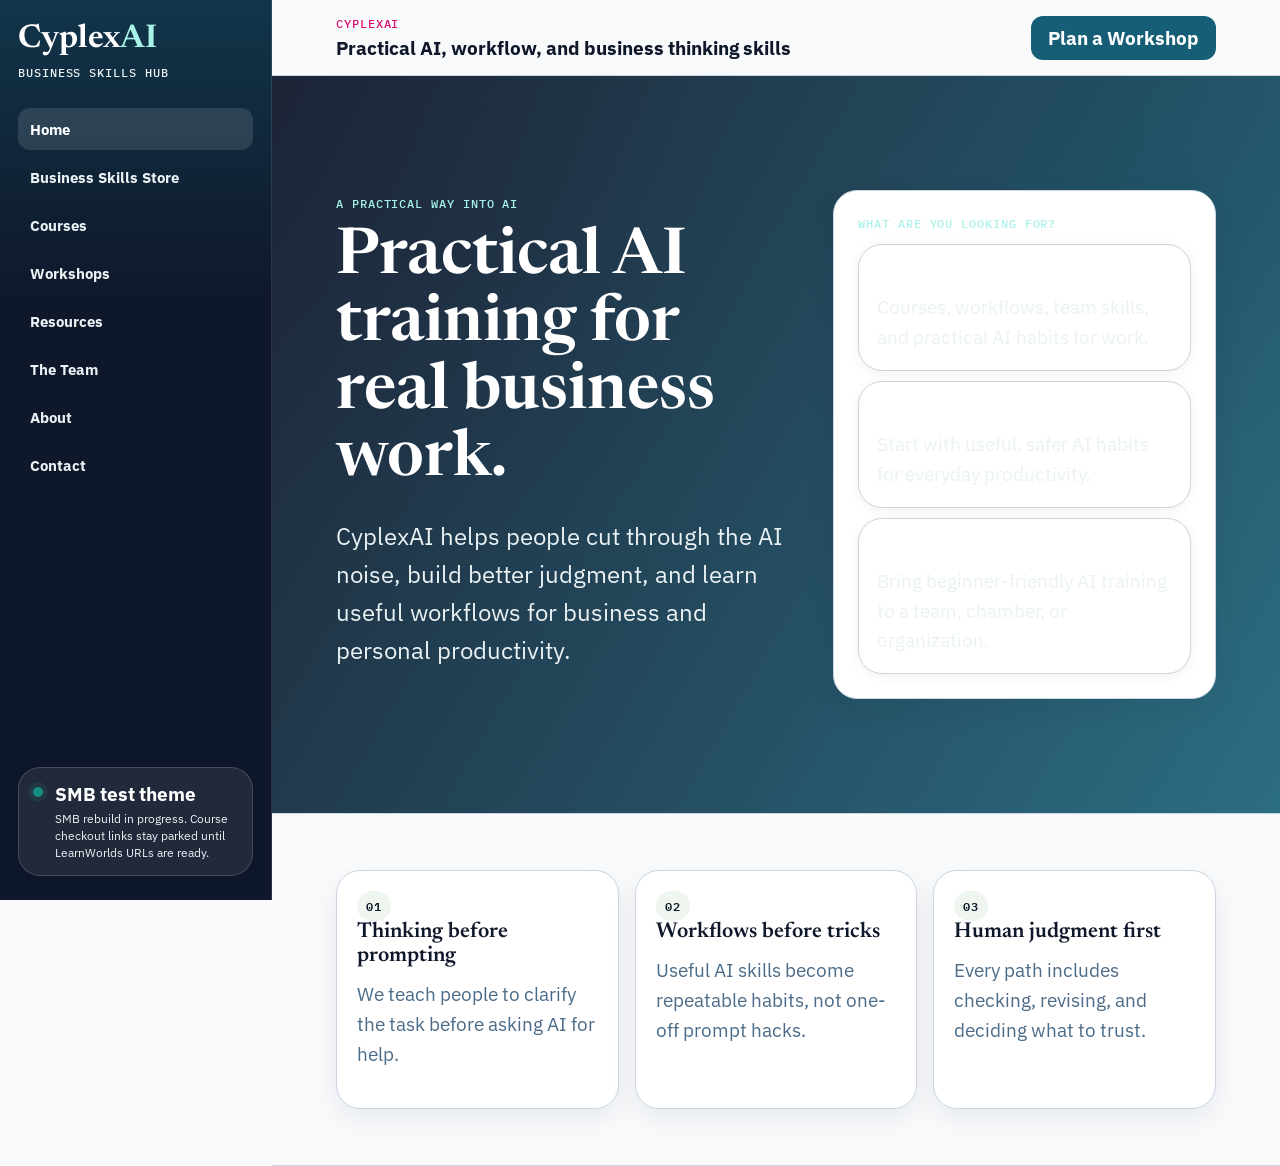
==== index.html @ 58ff0976 "Add files via upload" ====
<!doctype html>
<html lang="en" data-theme="smb-test">
  <head>
    <meta charset="utf-8">
    <meta name="viewport" content="width=device-width, initial-scale=1">
    <meta name="description" content="CyplexAI teaches practical AI, workflow, and business thinking skills for people doing real business work.">
    <title>CyplexAI | Practical AI Training for Real Business Work</title>
    <link rel="preconnect" href="https://fonts.googleapis.com">
    <link rel="preconnect" href="https://fonts.gstatic.com" crossorigin>
    <link href="https://fonts.googleapis.com/css2?family=Newsreader:wght@400;600;700;800&family=IBM+Plex+Sans:wght@400;500;600;700&family=IBM+Plex+Mono:wght@400;500;600&display=swap" rel="stylesheet">
    <link rel="stylesheet" href="styles.css">
  </head>
  <body>
    <div class="app-shell">
      <aside class="sidebar" aria-label="Primary navigation">
        <a class="brand" href="index.html" aria-label="CyplexAI home">
          <span class="brand-wordmark" aria-hidden="true">
            Cyplex<span>AI</span>
          </span>
          <span class="brand-kicker">Business Skills Hub</span>
        </a>

        <button class="menu-toggle" type="button" aria-expanded="false" aria-controls="primaryNav">
          <span></span>
          <span></span>
          <span></span>
          <span class="sr-only">Toggle navigation</span>
        </button>

        <nav id="primaryNav" class="nav-list">
          <a class="active" href="index.html">Home</a>
          <a href="store.html">Business Skills Store</a>
          <a href="courses.html">Courses</a>
          <a href="workshops.html">Workshops</a>
          
          <a href="resources.html">Resources</a>
          <a href="team.html">The Team</a><a href="about.html">About</a>
          <a href="contact.html">Contact</a>
        </nav>

        <section class="sidebar-note" aria-label="Prototype status">
          <span class="status-dot" aria-hidden="true"></span>
          <div>
            <strong>SMB test theme</strong>
            <p>SMB rebuild in progress. Course checkout links stay parked until LearnWorlds URLs are ready.</p>
          </div>
        </section>
      </aside>

      <main>
        <header class="topbar" aria-label="Page context">
          <div>
            <p class="eyebrow">CyplexAI</p>
            <strong>Practical AI, workflow, and business thinking skills</strong>
          </div>
          <a class="topbar-action" href="contact.html">Plan a Workshop</a>
        </header>

        <section class="hero-section landing-hero">
          <div class="hero-copy">
            <p class="eyebrow">A practical way into AI</p>
            <h1>Practical AI training for real business work.</h1>
            <p class="lede">
              CyplexAI helps people cut through the AI noise, build better judgment, and learn useful workflows for business and personal productivity.
            </p>
          </div>

          <aside class="decision-panel" aria-label="Choose your path">
            <p class="eyebrow">What are you looking for?</p>
            <div class="path-stack">
              <a href="store.html">
                <strong>Business training</strong>
                <span>Courses, workflows, team skills, and practical AI habits for work.</span>
              </a>
              <a href="courses.html">
                <strong>Personal AI basics</strong>
                <span>Start with useful, safer AI habits for everyday productivity.</span>
              </a>
              <a href="workshops.html">
                <strong>Workshops</strong>
                <span>Bring beginner-friendly AI training to a team, chamber, or organization.</span>
              </a>
            </div>
          </aside>
        </section>

        <section class="section-band compact">
          <div class="quiet-proof">
            <article>
              <span>01</span>
              <h3>Thinking before prompting</h3>
              <p>We teach people to clarify the task before asking AI for help.</p>
            </article>
            <article>
              <span>02</span>
              <h3>Workflows before tricks</h3>
              <p>Useful AI skills become repeatable habits, not one-off prompt hacks.</p>
            </article>
            <article>
              <span>03</span>
              <h3>Human judgment first</h3>
              <p>Every path includes checking, revising, and deciding what to trust.</p>
            </article>
          </div>
        </section>
      </main>
    </div>

    <script src="data/courses.js"></script>
    <script src="data/site-content.js"></script>
    <script src="app.js"></script>
  </body>
</html>
---- styles.css ----
:root {
  --bg: #f8fafc;
  --paper: #ffffff;
  --ink: #0f172a;
  --deep-ocean: #155e75;
  --navy: #0f172a;
  --harbor-teal: #158d80;
  --teal-accessible: #a7f3e7;
  --steel-blue: #4b6b88;
  --muted: #64748b;
  --mist: #eaf2f4;
  --border: #cbd5e1;
  --pop: #db0d70;
  --pop-dark: #b5095d;
  --pop-soft: #fce7f1;
  --lime: #dfff76;
  --lime-soft: #eff6ef;
  --dark-panel: #1b3a4b;
  --dark-card: #1e4254;
  --dark-muted: #eaf2f4;
  --font-heading: "Newsreader", serif;
  --font-body: "IBM Plex Sans", system-ui, sans-serif;
  --font-mono: "IBM Plex Mono", monospace;
  --shadow: 0 8px 26px rgba(15, 23, 42, 0.07);
  --shadow-soft: 0 8px 26px rgba(15, 23, 42, 0.07);
  --shadow-hover: 0 18px 42px rgba(15, 23, 42, 0.14);
}

[data-theme="smb-test"] {
  --bg: #f8fafc;
  --paper: #ffffff;
  --ink: #0f172a;
  --deep-ocean: #155e75;
  --harbor-teal: #158d80;
  --steel-blue: #4b6b88;
  --muted: #64748b;
  --mist: #eaf2f4;
  --border: #cbd5e1;
  --pop: #db0d70;
  --pop-soft: #fbe8f1;
  --shadow: 0 10px 28px rgba(15, 23, 42, 0.07);
  --shadow-soft: 0 2px 12px rgba(15, 23, 42, 0.06);
}

* {
  box-sizing: border-box;
}

html {
  scroll-behavior: smooth;
}

body {
  margin: 0;
  background: var(--bg);
  color: var(--ink);
  font-family: var(--font-body);
  font-size: 19px;
  overflow-x: hidden;
}

a {
  color: inherit;
  text-decoration: none;
}

button,
input,
select {
  font: inherit;
}

img {
  max-width: 100%;
}

h1,
h2,
h3,
p {
  margin-top: 0;
}

h1,
h2,
h3 {
  font-family: var(--font-heading);
  letter-spacing: 0;
}

h1 {
  max-width: 760px;
  margin-bottom: 24px;
  font-size: clamp(3.35rem, 6vw, 4rem);
  font-weight: 600;
  line-height: 1.05;
  overflow-wrap: break-word;
}

h2 {
  margin-bottom: 16px;
  font-size: clamp(2rem, 3.2vw, 2.375rem);
  font-weight: 600;
  line-height: 1.05;
}

h3 {
  margin-bottom: 10px;
  font-size: 1.35rem;
  font-weight: 600;
  line-height: 1.1;
}

p {
  line-height: 1.58;
}

:focus-visible {
  outline: 3px solid rgba(219, 13, 112, 0.5);
  outline-offset: 3px;
}

.sr-only {
  position: absolute;
  width: 1px;
  height: 1px;
  padding: 0;
  margin: -1px;
  overflow: hidden;
  clip: rect(0, 0, 0, 0);
  white-space: nowrap;
  border: 0;
}

.app-shell {
  display: grid;
  grid-template-columns: 272px minmax(0, 1fr);
  min-height: 100vh;
}

.sidebar {
  position: sticky;
  top: 0;
  z-index: 20;
  display: flex;
  flex-direction: column;
  gap: 28px;
  height: 100vh;
  padding: 24px 18px;
  border-right: 1px solid rgba(255, 255, 255, 0.12);
  background:
    linear-gradient(180deg, rgba(21, 94, 117, 0.42), rgba(15, 23, 42, 0) 34%),
    var(--navy);
  backdrop-filter: blur(18px);
}

.brand {
  display: grid;
  gap: 10px;
  align-items: start;
}

.brand-wordmark {
  color: var(--paper);
  font-family: var(--font-heading);
  font-size: 2.05rem;
  font-weight: 650;
  line-height: 0.95;
}

.brand-wordmark span {
  color: var(--teal-accessible);
}

.brand-kicker,
.eyebrow,
.mono-label {
  color: var(--pop);
  font-family: var(--font-mono);
  font-size: 0.72rem;
  font-weight: 500;
  letter-spacing: 0.08em;
  text-transform: uppercase;
}

.brand-kicker {
  color: var(--dark-muted);
}

.menu-toggle {
  display: none;
  width: 44px;
  height: 44px;
  place-items: center;
  border: 1px solid var(--border);
  border-color: rgba(255, 255, 255, 0.16);
  border-radius: 12px;
  background: rgba(255, 255, 255, 0.1);
}

.menu-toggle span:not(.sr-only) {
  display: block;
  width: 18px;
  height: 2px;
  margin: 3px auto;
  background: var(--paper);
}

.nav-list {
  display: grid;
  gap: 6px;
}

.nav-list a {
  display: flex;
  align-items: center;
  min-height: 42px;
  padding: 11px 12px;
  border-radius: 12px;
  color: var(--dark-muted);
  font-weight: 700;
  font-size: 0.91rem;
}

.nav-list a.active,
.nav-list a:hover {
  background: rgba(255, 255, 255, 0.12);
  color: var(--paper);
}

.nav-list a[aria-disabled="true"]::after,
.topbar-action[aria-disabled="true"]::after,
.button[aria-disabled="true"]::after {
  content: "Soon";
  margin-left: auto;
  padding: 2px 6px;
  border-radius: 6px;
  background: var(--pop-soft);
  color: var(--pop);
  font-family: var(--font-mono);
  font-size: 0.66rem;
  font-weight: 600;
  text-transform: uppercase;
}

.button[aria-disabled="true"]::after,
.topbar-action[aria-disabled="true"]::after {
  margin-left: 8px;
}

.sidebar-note {
  display: grid;
  grid-template-columns: 12px minmax(0, 1fr);
  gap: 10px;
  margin-top: auto;
  padding: 14px;
  border: 1px solid rgba(255, 255, 255, 0.16);
  border-radius: 22px;
  background: rgba(255, 255, 255, 0.08);
  box-shadow: var(--shadow-soft);
  color: var(--paper);
}

.sidebar-note p {
  margin: 4px 0 0;
  color: var(--dark-muted);
  font-size: 0.78rem;
  line-height: 1.35;
}

.status-dot {
  width: 10px;
  height: 10px;
  margin-top: 5px;
  border-radius: 999px;
  background: var(--harbor-teal);
  box-shadow: 0 0 0 5px rgba(58, 158, 128, 0.13);
}

main {
  min-width: 0;
  overflow-x: hidden;
}

.topbar {
  position: sticky;
  top: 0;
  z-index: 10;
  display: flex;
  justify-content: space-between;
  gap: 24px;
  align-items: center;
  min-height: 76px;
  padding: 14px clamp(24px, 5vw, 72px);
  border-bottom: 1px solid var(--border);
  background: rgba(248, 250, 252, 0.92);
  backdrop-filter: blur(14px);
}

.topbar p {
  margin-bottom: 2px;
}

.topbar > *,
.hero-copy,
.snapshot-panel,
.section-heading,
.feature-panel {
  min-width: 0;
}

.topbar strong {
  display: block;
  max-width: 100%;
  overflow-wrap: anywhere;
}

.topbar-action,
.button {
  display: inline-flex;
  align-items: center;
  justify-content: center;
  min-height: 44px;
  padding: 0 16px;
  border: 1px solid transparent;
  border-radius: 12px;
  font-weight: 800;
  white-space: nowrap;
  transition: 0.15s ease;
}

.topbar-action,
.button.primary {
  background: var(--deep-ocean);
  color: #fff;
}

.button.secondary {
  background: var(--harbor-teal);
  color: #fff;
}

.button.ghost {
  border-color: var(--border);
  background: transparent;
  color: var(--deep-ocean);
}

.topbar-action:hover,
.button:hover {
  box-shadow: var(--shadow-hover);
  transform: translateY(-1px);
}

.hero-section,
.section-band,
.final-cta {
  padding: 56px clamp(22px, 5vw, 72px);
  border-bottom: 1px solid var(--border);
}

.hero-section {
  display: grid;
  grid-template-columns: minmax(0, 1.08fr) minmax(340px, 0.92fr);
  gap: 48px;
  align-items: start;
  background:
    linear-gradient(120deg, rgba(15, 23, 42, 0.94), rgba(21, 94, 117, 0.9)),
    radial-gradient(circle at 18% 24%, rgba(219, 13, 112, 0.22), transparent 30%),
    radial-gradient(circle at 88% 14%, rgba(21, 141, 128, 0.28), transparent 28%);
  color: var(--paper);
}

.lede {
  max-width: 780px;
  color: var(--steel-blue);
  font-size: clamp(1.2rem, 2.3vw, 1.5rem);
}

.hero-section .lede,
.hero-section .path-stack span,
.hero-section .page-card p {
  color: var(--dark-muted);
}

.hero-section .eyebrow,
.page-hero .eyebrow,
.final-cta .eyebrow {
  color: var(--teal-accessible);
}

.hero-actions {
  display: flex;
  flex-wrap: wrap;
  gap: 12px;
  margin: 30px 0;
}

.proof-list {
  display: grid;
  grid-template-columns: repeat(3, minmax(0, 1fr));
  gap: 12px;
  max-width: 960px;
}

.proof-list span,
.workshop-list span {
  display: flex;
  align-items: center;
  min-height: 48px;
  padding: 12px;
  border: 1px solid var(--border);
  border-radius: 24px;
  background: var(--paper);
  color: var(--steel-blue);
  font-weight: 700;
}

.snapshot-panel,
.decision-panel,
.quick-card,
.feature-panel,
.pillar-grid article,
.course-card {
  border: 1px solid var(--border);
  border-radius: 24px;
  background: var(--paper);
  box-shadow: var(--shadow);
}

.snapshot-panel {
  display: grid;
  gap: 18px;
  padding: 24px;
}

.landing-hero {
  min-height: 82vh;
  align-items: center;
}

.decision-panel {
  padding: 24px;
}

.path-stack {
  display: grid;
  gap: 10px;
}

.path-stack a,
.page-card {
  display: grid;
  gap: 8px;
  padding: 18px;
  border: 1px solid var(--border);
  border-radius: 24px;
  background: var(--paper);
  box-shadow: var(--shadow-soft);
}

.path-stack a:hover,
.page-card:hover {
  border-color: var(--harbor-teal);
  box-shadow: var(--shadow-hover);
  transform: translateY(-1px);
}

.path-stack strong {
  font-family: var(--font-heading);
  font-size: 1.35rem;
}

.path-stack span,
.page-card p {
  color: var(--steel-blue);
  line-height: 1.55;
}

.metric-grid {
  display: grid;
  grid-template-columns: repeat(3, 1fr);
  overflow: hidden;
  border: 1px solid var(--border);
  border-radius: 24px;
}

.metric-grid article {
  padding: 18px;
  border-right: 1px solid var(--border);
}

.metric-grid article:last-child {
  border-right: 0;
}

.metric-grid strong {
  display: block;
  color: var(--deep-ocean);
  font-size: clamp(2.1rem, 5vw, 3.6rem);
  line-height: 0.95;
}

.metric-grid span {
  display: block;
  margin-top: 8px;
  color: var(--muted);
  font-weight: 700;
}

.system-card {
  padding: 20px;
  border-radius: 8px;
  border-left: 5px solid var(--pop);
  background: var(--navy);
  color: var(--mist);
}

.system-card p {
  margin: 12px 0 0;
  font-family: var(--font-mono);
  font-size: 0.96rem;
}

.section-band.compact {
  padding-top: 56px;
  padding-bottom: 56px;
}

.page-hero {
  padding: 56px clamp(22px, 5vw, 72px);
  border-bottom: 1px solid rgba(255, 255, 255, 0.12);
  background:
    linear-gradient(120deg, rgba(15, 23, 42, 0.94), rgba(21, 94, 117, 0.9)),
    radial-gradient(circle at 18% 24%, rgba(219, 13, 112, 0.2), transparent 30%);
  color: var(--paper);
}

.page-hero h1 {
  max-width: 820px;
  font-size: clamp(3.15rem, 5.4vw, 4rem);
}

.page-hero .lede {
  color: var(--dark-muted);
}

.section-heading {
  margin-bottom: 28px;
}

.section-heading > p:not(.eyebrow) {
  max-width: 760px;
  color: var(--steel-blue);
  font-size: 1.06rem;
}

.section-heading.split {
  display: flex;
  justify-content: space-between;
  gap: 24px;
  align-items: end;
}

.quick-grid,
.pillar-grid,
.course-grid,
.approach-grid,
.team-grid,
.page-card-grid,
.quiet-proof {
  display: grid;
  gap: 16px;
}

.quick-grid,
.pillar-grid,
.approach-grid,
.team-grid,
.page-card-grid,
.quiet-proof {
  grid-template-columns: repeat(3, minmax(0, 1fr));
}

.quick-card,
.pillar-grid article,
.course-card,
.approach-card,
.team-card {
  padding: 20px;
}

.quick-card span,
.pillar-grid span,
.page-card span,
.quiet-proof span,
.course-meta,
.course-status {
  font-family: var(--font-mono);
  font-size: 0.74rem;
  font-weight: 600;
  letter-spacing: 0.08em;
  text-transform: uppercase;
}

.quick-card span,
.pillar-grid span,
.page-card span,
.quiet-proof span {
  display: inline-flex;
  width: fit-content;
  align-items: center;
  border-radius: 999px;
  padding: 5px 9px;
  background: var(--lime-soft);
  color: var(--navy);
}

.quick-card p,
.pillar-grid p,
.quiet-proof p,
.course-card p,
.feature-panel p,
.approach-card p,
.team-card p,
.contact-intro p,
.contact-form p {
  color: var(--steel-blue);
}

.page-card {
  min-height: 190px;
}

.page-card h3 {
  font-size: 1.55rem;
}

.quiet-proof article {
  padding: 20px;
  border: 1px solid var(--border);
  border-radius: 24px;
  background: var(--paper);
  box-shadow: var(--shadow);
}

.toolbar {
  display: grid;
  grid-template-columns: minmax(220px, 1fr) 210px 190px;
  gap: 12px;
  margin: 26px 0 16px;
}

.toolbar label {
  display: grid;
  gap: 6px;
  color: var(--muted);
  font-family: var(--font-mono);
  font-size: 0.74rem;
  font-weight: 600;
  letter-spacing: 0.08em;
  text-transform: uppercase;
}

input,
select {
  width: 100%;
  min-height: 46px;
  padding: 0 12px;
  border: 1px solid var(--border);
  border-radius: 12px;
  background: var(--paper);
  color: var(--ink);
}

.status-summary {
  min-height: 32px;
  color: var(--muted);
  font-weight: 700;
}

.course-grid {
  grid-template-columns: repeat(3, minmax(0, 1fr));
}

.course-card {
  display: flex;
  flex-direction: column;
  min-height: 330px;
}

.course-card header {
  display: flex;
  justify-content: space-between;
  gap: 12px;
  align-items: start;
  margin-bottom: 12px;
}

.course-status {
  flex: 0 0 auto;
  padding: 5px 8px;
  border-radius: 999px;
  background: var(--lime-soft);
  color: var(--navy);
}

.course-status.coming-soon {
  background: var(--pop-soft);
  color: var(--pop);
}

.course-status.pilot {
  background: #e4f5f1;
  color: var(--harbor-teal);
}

.course-meta {
  color: var(--muted);
}

.course-card footer {
  display: flex;
  flex-wrap: wrap;
  gap: 8px;
  margin-top: auto;
  padding-top: 14px;
}

.chip {
  display: inline-flex;
  align-items: center;
  min-height: 28px;
  padding: 4px 8px;
  border-radius: 999px;
  background: var(--mist);
  color: var(--steel-blue);
  font-size: 0.78rem;
  font-weight: 700;
}

.two-column {
  display: grid;
  grid-template-columns: minmax(0, 1.15fr) minmax(300px, 0.85fr);
  gap: 18px;
}

.feature-panel {
  padding: 28px;
}

.muted-panel {
  background: var(--mist);
}

.workshop-list {
  display: grid;
  grid-template-columns: repeat(2, minmax(0, 1fr));
  gap: 10px;
  margin: 24px 0;
}

.approach-card,
.team-card,
.contact-form {
  border: 1px solid var(--border);
  border-radius: 24px;
  background: var(--paper);
  box-shadow: var(--shadow);
}

.approach-card {
  min-height: 220px;
  border-left: 5px solid var(--harbor-teal);
}

.approach-card span {
  display: inline-flex;
  margin-bottom: 18px;
  color: var(--pop);
  font-family: var(--font-heading);
  font-size: 2.4rem;
  font-weight: 800;
  line-height: 1;
}

.team-card {
  display: flex;
  flex-direction: column;
  overflow: hidden;
  padding: 0;
}

.team-card img {
  width: 100%;
  height: auto;
  aspect-ratio: 4 / 5;
  object-fit: cover;
  object-position: center top;
}

.team-body {
  padding: 20px;
}

.team-role {
  display: block;
  margin-bottom: 12px;
  color: var(--pop);
  font-family: var(--font-mono);
  font-size: 0.72rem;
  font-weight: 600;
  letter-spacing: 0.08em;
  text-transform: uppercase;
}

.contact-layout {
  display: grid;
  grid-template-columns: minmax(0, 0.9fr) minmax(340px, 1.1fr);
  gap: 28px;
  align-items: start;
}

.contact-intro {
  min-width: 0;
}

.contact-meta {
  display: grid;
  gap: 14px;
  margin: 28px 0;
}

.contact-meta div {
  display: grid;
  gap: 4px;
  padding: 14px;
  border: 1px solid var(--border);
  border-radius: 24px;
  background: var(--paper);
}

.contact-meta span,
.contact-form label > span {
  color: var(--muted);
  font-family: var(--font-mono);
  font-size: 0.72rem;
  font-weight: 600;
  letter-spacing: 0.08em;
  text-transform: uppercase;
}

.contact-meta a,
.contact-meta strong {
  color: var(--deep-ocean);
  font-weight: 700;
}

.contact-form {
  display: grid;
  gap: 14px;
  padding: 24px;
}

.contact-form label {
  display: grid;
  gap: 6px;
}

.contact-form textarea {
  width: 100%;
  min-height: 112px;
  padding: 12px;
  border: 1px solid var(--border);
  border-radius: 12px;
  background: var(--paper);
  color: var(--ink);
  resize: vertical;
}

.final-cta {
  background: linear-gradient(135deg, #0f172a 0%, #12384b 58%, #155e75 100%);
  color: #fff;
}

.final-cta .eyebrow {
  color: var(--teal-accessible);
}

.final-cta h2 {
  max-width: 780px;
}

.final-cta .button.ghost {
  border-color: rgba(255, 255, 255, 0.35);
  color: #fff;
}

@media (max-width: 1120px) {
  .hero-section,
  .two-column {
    grid-template-columns: 1fr;
  }

  .course-grid {
    grid-template-columns: repeat(2, minmax(0, 1fr));
  }
}

@media (max-width: 860px) {
  .app-shell {
    display: block;
  }

  .sidebar {
    position: sticky;
    display: grid;
    grid-template-columns: minmax(0, 1fr) 44px;
    gap: 14px;
    height: auto;
    padding: 14px 16px;
    border-right: 0;
    border-bottom: 1px solid var(--border);
  }

  .brand-wordmark {
    font-size: 2.05rem;
  }

  .menu-toggle {
    display: block;
  }

  .nav-list,
  .sidebar-note {
    grid-column: 1 / -1;
  }

  .nav-list {
    display: none;
  }

  .nav-list.open {
    display: grid;
  }

  .sidebar-note {
    display: none;
  }

  .topbar {
    position: relative;
    align-items: start;
    overflow: hidden;
  }

  .hero-section,
  .section-band,
  .final-cta {
    padding: 48px 20px;
  }

  .proof-list,
  .quick-grid,
  .pillar-grid,
  .course-grid,
  .approach-grid,
  .team-grid,
  .page-card-grid,
  .quiet-proof,
  .toolbar,
  .workshop-list,
  .contact-layout {
    grid-template-columns: 1fr;
  }

  .section-heading.split,
  .topbar {
    display: grid;
  }

  .metric-grid {
    grid-template-columns: 1fr;
  }

  .metric-grid article {
    border-right: 0;
    border-bottom: 1px solid var(--border);
  }

  .metric-grid article:last-child {
    border-bottom: 0;
  }
}

@media (max-width: 520px) {
  h1 {
    max-width: 340px;
    font-size: clamp(2.4rem, 11vw, 3rem);
    line-height: 1.05;
  }

  .topbar strong,
  .lede,
  .hero-copy,
  .hero-actions,
  .proof-list {
    max-width: 330px;
  }

  .hero-actions,
  .button,
  .topbar-action {
    width: 100%;
  }

  .button,
  .topbar-action {
    justify-content: center;
    white-space: normal;
    text-align: center;
  }
}
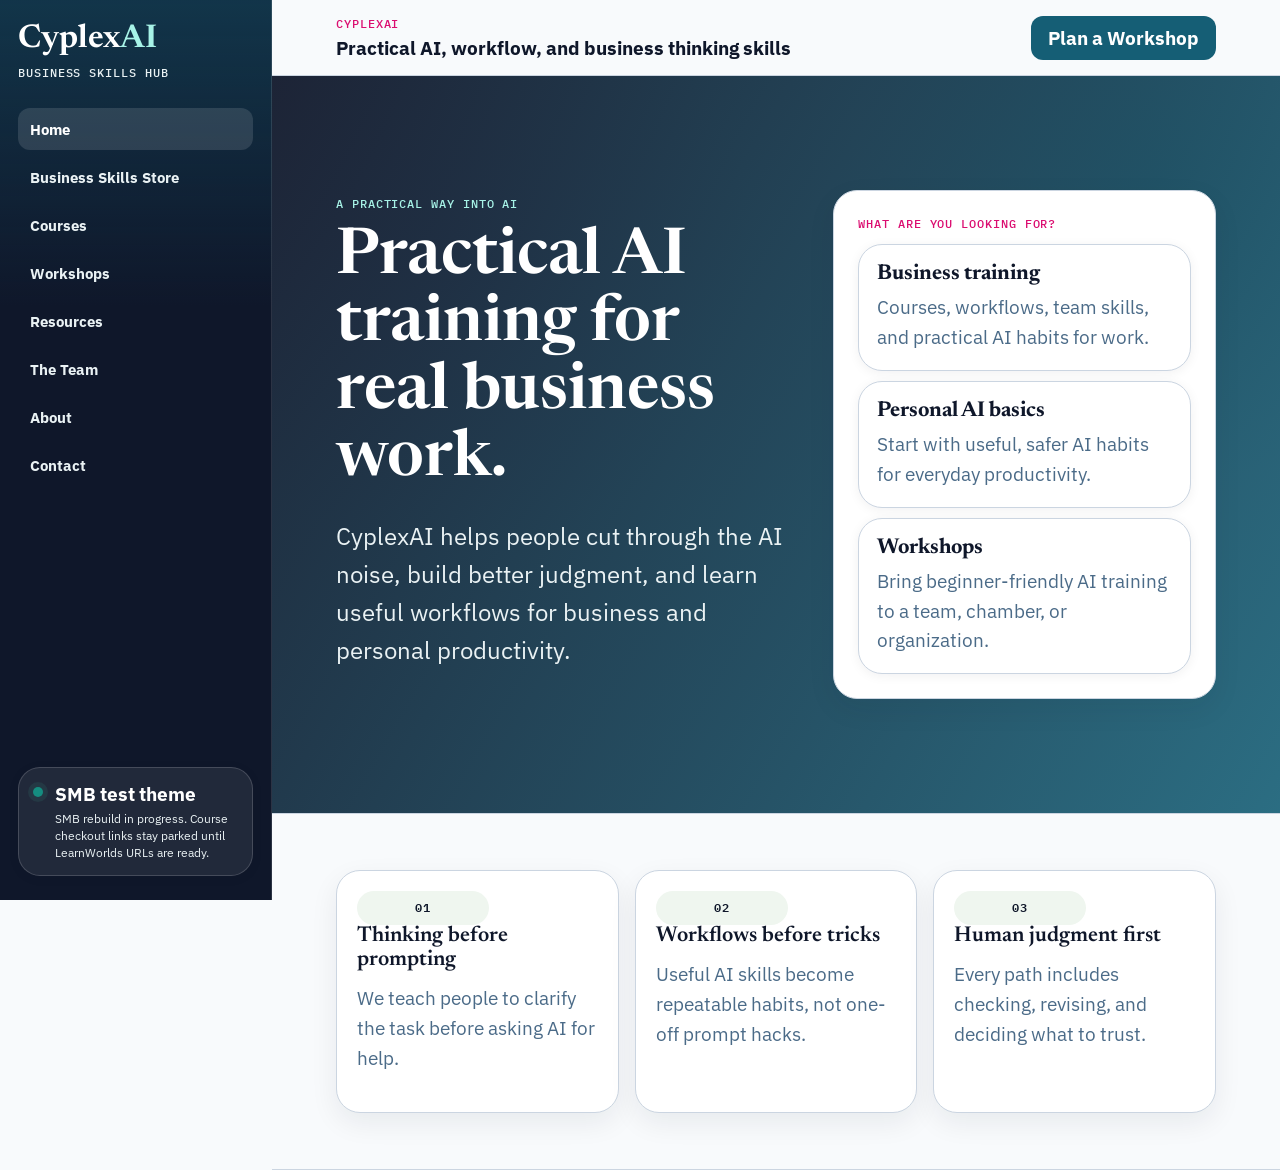
==== commit 7ff0f679: "Add files via upload" ====
--- a/index.html
+++ b/index.html
@@ -8,7 +8,7 @@
     <link rel="preconnect" href="https://fonts.googleapis.com">
     <link rel="preconnect" href="https://fonts.gstatic.com" crossorigin>
     <link href="https://fonts.googleapis.com/css2?family=Newsreader:wght@400;600;700;800&family=IBM+Plex+Sans:wght@400;500;600;700&family=IBM+Plex+Mono:wght@400;500;600&display=swap" rel="stylesheet">
-    <link rel="stylesheet" href="styles.css">
+    <link rel="stylesheet" href="styles.css?v=20260605-polish">
   </head>
   <body>
     <div class="app-shell">
--- a/styles.css
+++ b/styles.css
@@ -377,9 +377,7 @@
   font-size: clamp(1.2rem, 2.3vw, 1.5rem);
 }
 
-.hero-section .lede,
-.hero-section .path-stack span,
-.hero-section .page-card p {
+.hero-section .lede {
   color: var(--dark-muted);
 }
 
@@ -441,6 +439,11 @@
 
 .decision-panel {
   padding: 24px;
+  color: var(--ink);
+}
+
+.decision-panel .eyebrow {
+  color: var(--pop);
 }
 
 .path-stack {
@@ -467,6 +470,7 @@
 }
 
 .path-stack strong {
+  color: var(--ink);
   font-family: var(--font-heading);
   font-size: 1.35rem;
 }
@@ -608,12 +612,17 @@
 .page-card span,
 .quiet-proof span {
   display: inline-flex;
-  width: fit-content;
+  width: 132px;
+  height: 34px;
   align-items: center;
+  justify-content: center;
   border-radius: 999px;
-  padding: 5px 9px;
+  padding: 0 12px;
   background: var(--lime-soft);
   color: var(--navy);
+  line-height: 1;
+  text-align: center;
+  white-space: nowrap;
 }
 
 .quick-card p,
@@ -630,6 +639,26 @@
 
 .page-card {
   min-height: 190px;
+}
+
+.workshop-card-grid {
+  align-items: stretch;
+}
+
+.workshop-card-grid .page-card > span {
+  width: 172px;
+  height: 48px;
+  padding: 0 18px;
+}
+
+.section-action {
+  display: flex;
+  justify-content: center;
+  margin-top: 24px;
+}
+
+.section-action .button {
+  min-width: min(100%, 320px);
 }
 
 .page-card h3 {
